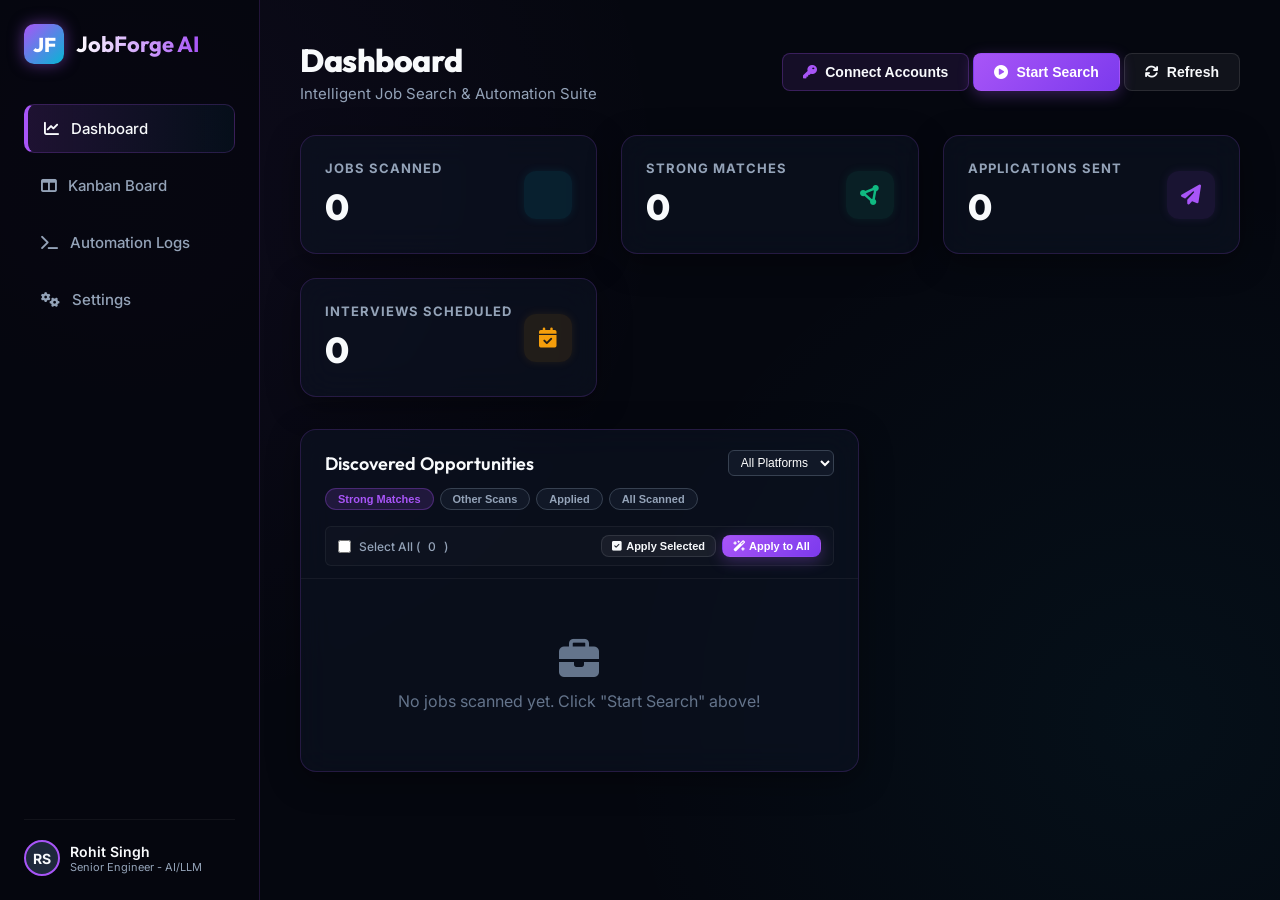
==== cloud_server/templates/index.html @ f6f10113 "Initial commit - JobForge Decoupled Hybrid SaaS Platform with Chrome Extension client and bulk-apply" ====
<!DOCTYPE html>
<html lang="en">
<head>
    <meta charset="UTF-8">
    <meta name="viewport" content="width=device-width, initial-scale=1.0">
    <title>JobForge AI - Premium Job Automation Dashboard</title>
    <link rel="stylesheet" href="/static/css/styles.css">
    <!-- FontAwesome for high-fidelity icons -->
    <link rel="stylesheet" href="https://cdnjs.cloudflare.com/ajax/libs/font-awesome/6.4.0/css/all.min.css">
</head>
<body>
    <div class="app-container">
        <!-- Sidebar Navigation -->
        <aside class="sidebar">
            <div class="brand">
                <div class="brand-icon">JF</div>
                <h1 class="brand-text">JobForge AI</h1>
            </div>
            
            <ul class="nav-menu">
                <li class="nav-item active" onclick="switchTab('dashboard')">
                    <i class="fa-solid fa-chart-line"></i>
                    <span>Dashboard</span>
                </li>
                <li class="nav-item" onclick="switchTab('kanban')">
                    <i class="fa-solid fa-columns"></i>
                    <span>Kanban Board</span>
                </li>
                <li class="nav-item" onclick="switchTab('console')">
                    <i class="fa-solid fa-terminal"></i>
                    <span>Automation Logs</span>
                </li>
                <li class="nav-item" onclick="switchTab('settings')">
                    <i class="fa-solid fa-gears"></i>
                    <span>Settings</span>
                </li>
            </ul>
            
            <div class="sidebar-footer">
                <div class="user-badge">
                    <div class="user-avatar" id="sidebar-user-avatar">RS</div>
                    <div class="user-info">
                        <h4 id="sidebar-user-name">Rohit Singh</h4>
                        <p id="sidebar-user-title">Senior Engineer - AI/LLM</p>
                    </div>
                </div>
            </div>
        </aside>

        <!-- Main Dashboard View -->
        <main class="main-content">
            <!-- Header -->
            <header class="header-container">
                <div class="header-title">
                    <h1 id="page-title">Dashboard</h1>
                    <p id="page-subtitle">Intelligent Job Search & Automation Suite</p>
                </div>
                <div class="header-actions">
                    <button class="btn btn-secondary" onclick="openSessionCapturer()" style="background: rgba(168, 85, 247, 0.1); border-color: rgba(168, 85, 247, 0.25); color: var(--text-main);">
                        <i class="fa-solid fa-key" style="color: var(--primary);"></i> Connect Accounts
                    </button>
                    <button class="btn btn-primary" id="btn-start-crawler" onclick="triggerCrawler()">
                        <i class="fa-solid fa-circle-play"></i>
                        <span>Start Search</span>
                    </button>
                    <button class="btn btn-secondary" onclick="refreshDashboardData()">
                        <i class="fa-solid fa-arrows-rotate"></i>
                        <span>Refresh</span>
                    </button>
                </div>
            </header>

            <!-- TAB 1: DASHBOARD / FEED SPLIT VIEW -->
            <div id="tab-dashboard" class="tab-content active">
                <!-- Stats Row -->
                <div class="stats-grid">
                    <div class="stat-card glass-panel">
                        <div class="stat-info">
                            <h3>Jobs Scanned</h3>
                            <p id="stat-scanned">0</p>
                        </div>
                        <div class="stat-icon scanned">
                            <i class="fa-solid fa-radar"></i>
                        </div>
                    </div>
                    <div class="stat-card glass-panel">
                        <div class="stat-info">
                            <h3>Strong Matches</h3>
                            <p id="stat-matches">0</p>
                        </div>
                        <div class="stat-icon matched">
                            <i class="fa-solid fa-circle-nodes"></i>
                        </div>
                    </div>
                    <div class="stat-card glass-panel">
                        <div class="stat-info">
                            <h3>Applications Sent</h3>
                            <p id="stat-applied">0</p>
                        </div>
                        <div class="stat-icon applied">
                            <i class="fa-solid fa-paper-plane"></i>
                        </div>
                    </div>
                    <div class="stat-card glass-panel">
                        <div class="stat-info">
                            <h3>Interviews Scheduled</h3>
                            <p id="stat-interviews">0</p>
                        </div>
                        <div class="stat-icon interviews">
                            <i class="fa-solid fa-calendar-check"></i>
                        </div>
                    </div>
                </div>

                <!-- Combined feed list and detail panel -->
                <div class="dashboard-grid">
                    <!-- Left: Matches Feed -->
                    <div class="glass-panel">
                        <div class="panel-header" style="flex-direction: column; align-items: stretch; gap: 12px; padding-bottom: 12px;">
                            <div style="display: flex; justify-content: space-between; align-items: center;">
                                <h2>Discovered Opportunities</h2>
                                <select id="filter-platform" style="background: #111827; border: 1px solid #374151; color: white; border-radius: 6px; padding: 4px 8px; font-size: 12px;" onchange="filterJobsList()">
                                    <option value="All">All Platforms</option>
                                    <option value="LinkedIn">LinkedIn</option>
                                    <option value="Naukri">Naukri</option>
                                </select>
                            </div>
                            
                            <!-- Category Segregation Pills -->
                            <div class="category-pills" style="display: flex; gap: 6px; overflow-x: auto; padding-bottom: 4px;">
                                <button class="pill-btn active" onclick="switchCategoryFilter('strong')" style="background: rgba(168, 85, 247, 0.15); color: var(--primary); border: 1px solid rgba(168, 85, 247, 0.3); border-radius: 20px; padding: 4px 12px; font-size: 11px; font-weight: 600; cursor: pointer; white-space: nowrap; transition: all 0.2s;">
                                    Strong Matches
                                </button>
                                <button class="pill-btn" onclick="switchCategoryFilter('fresh')" style="background: #111827; color: var(--text-muted); border: 1px solid #374151; border-radius: 20px; padding: 4px 12px; font-size: 11px; font-weight: 600; cursor: pointer; white-space: nowrap; transition: all 0.2s;">
                                    Other Scans
                                </button>
                                <button class="pill-btn" onclick="switchCategoryFilter('applied')" style="background: #111827; color: var(--text-muted); border: 1px solid #374151; border-radius: 20px; padding: 4px 12px; font-size: 11px; font-weight: 600; cursor: pointer; white-space: nowrap; transition: all 0.2s;">
                                    Applied
                                </button>
                                <button class="pill-btn" onclick="switchCategoryFilter('all')" style="background: #111827; color: var(--text-muted); border: 1px solid #374151; border-radius: 20px; padding: 4px 12px; font-size: 11px; font-weight: 600; cursor: pointer; white-space: nowrap; transition: all 0.2s;">
                                    All Scanned
                                </button>
                            </div>
                            
                            <!-- Bulk Controls -->
                            <div style="display: flex; justify-content: space-between; align-items: center; background: rgba(255,255,255,0.02); padding: 8px 12px; border-radius: 6px; border: 1px solid rgba(255,255,255,0.05); font-size: 12px;">
                                <label style="display: flex; align-items: center; gap: 8px; cursor: pointer; color: var(--text-muted); font-weight: 500;">
                                    <input type="checkbox" id="select-all-jobs" onchange="toggleSelectAllJobs(this)" style="accent-color: var(--primary); cursor: pointer;">
                                    Select All (<span id="selected-jobs-count">0</span>)
                                </label>
                                <div style="display: flex; gap: 6px;">
                                    <button class="btn btn-secondary" onclick="triggerBulkApply()" style="padding: 4px 10px; font-size: 11px; display: flex; align-items: center; gap: 4px; background: rgba(255,255,255,0.05); border-color: rgba(255,255,255,0.1); color: var(--text-main);">
                                        <i class="fa-solid fa-square-check"></i> Apply Selected
                                    </button>
                                    <button class="btn btn-primary" onclick="triggerApplyToAll()" style="padding: 4px 10px; font-size: 11px; display: flex; align-items: center; gap: 4px;">
                                        <i class="fa-solid fa-wand-magic-sparkles"></i> Apply to All
                                    </button>
                                </div>
                            </div>
                        </div>
                        <div class="job-feed-list" id="job-list-container">
                            <div style="text-align: center; color: var(--text-dark); padding: 40px;">
                                <i class="fa-solid fa-briefcase" style="font-size: 40px; margin-bottom: 12px; display: block;"></i>
                                No jobs scanned yet. Click "Start Search" above!
                            </div>
                        </div>
                    </div>

                    <!-- Right: Expanded Compatibility Detail Panel -->
                    <div class="glass-panel" id="detail-panel" style="display: none;">
                        <div class="panel-header" style="border-bottom: none; padding-bottom: 5px;">
                            <h2 id="detail-job-title">Job Title</h2>
                            <div class="match-badge high" id="detail-match-badge">95% Match</div>
                        </div>
                        <div style="padding: 0 24px; color: var(--text-muted); font-size: 14px; font-weight: 500; margin-bottom: 20px;">
                            <span id="detail-company" style="color: white; font-weight: 600;">Company</span> &bull; 
                            <span id="detail-location">Location</span> &bull; 
                            <span id="detail-platform" style="color: var(--secondary);">Platform</span>
                        </div>
                        
                        <div class="detail-content">
                            <!-- Custom Actions -->
                            <div style="display: flex; gap: 12px;">
                                <button class="btn btn-primary" style="flex: 1;" id="btn-apply-now" onclick="triggerAutoApply()">
                                    <i class="fa-solid fa-wand-magic-sparkles"></i>
                                    <span>Auto-Apply Now</span>
                                </button>
                                <button class="btn btn-secondary" id="btn-status-applied" onclick="markJobAsApplied()">
                                    <i class="fa-solid fa-check"></i>
                                    <span>Mark Applied</span>
                                </button>
                                <button class="btn btn-secondary" onclick="archiveJobOpportunity()">
                                    <i class="fa-solid fa-trash-can"></i>
                                </button>
                            </div>

                            <!-- Skills Tag Analysis -->
                            <div>
                                <h3 class="detail-section-title">Resume Compatibility Breakdown</h3>
                                <div style="display: grid; grid-template-columns: 1fr 1fr; gap: 16px;">
                                    <div>
                                        <h4 style="font-size: 12px; color: var(--color-success); margin-bottom: 8px;"><i class="fa-solid fa-circle-check"></i> Matched Skills</h4>
                                        <div class="skills-badge-list" id="detail-matched-skills">
                                            <!-- JS -->
                                        </div>
                                    </div>
                                    <div>
                                        <h4 style="font-size: 12px; color: var(--color-danger); margin-bottom: 8px;"><i class="fa-solid fa-triangle-exclamation"></i> Gaps & Core Requirements</h4>
                                        <div class="skills-badge-list" id="detail-missing-skills">
                                            <!-- JS -->
                                        </div>
                                    </div>
                                </div>
                            </div>

                            <!-- AI Explanation -->
                            <div>
                                <h3 class="detail-section-title">AI Compatibility Rationale</h3>
                                <div class="explanation-box" id="detail-explanation">
                                    Explanation text...
                                </div>
                            </div>

                            <!-- Bespoke Cover Letter -->
                            <div>
                                <div style="display: flex; justify-content: space-between; align-items: center; margin-bottom: 8px;">
                                    <h3 class="detail-section-title" style="margin-bottom: 0;">Bespoke Cover Letter</h3>
                                    <button class="btn btn-secondary" style="padding: 2px 8px; font-size: 11px;" onclick="copyCoverLetterText()">
                                        <i class="fa-solid fa-copy"></i> Copy
                                    </button>
                                </div>
                                <div class="cover-letter-box" id="detail-cover-letter">
                                    Cover letter text...
                                </div>
                            </div>

                            <!-- Full Description -->
                            <div>
                                <h3 class="detail-section-title">Full Job Description</h3>
                                <div style="max-height: 200px; overflow-y: auto; font-size: 13px; line-height: 1.6; color: var(--text-muted); background: rgba(0,0,0,0.1); padding: 12px; border-radius: 8px; white-space: pre-line;" id="detail-description">
                                    Job description...
                                </div>
                            </div>
                        </div>
                    </div>
                </div>
            </div>

            <!-- TAB 2: KANBAN BOARD -->
            <div id="tab-kanban" class="tab-content">
                <div class="kanban-board">
                    <!-- Column 1: Matches -->
                    <div class="kanban-column">
                        <div class="kanban-column-header">
                            <span>Strong Matches</span>
                            <span class="column-count" id="count-Matches">0</span>
                        </div>
                        <div class="kanban-cards" id="col-Matches" ondragover="allowDrop(event)" ondrop="handleDrop(event, 'Matches')"></div>
                    </div>
                    
                    <!-- Column 2: Ready / Tailored -->
                    <div class="kanban-column">
                        <div class="kanban-column-header">
                            <span>Tailored / Drafts</span>
                            <span class="column-count" id="count-Tailored">0</span>
                        </div>
                        <div class="kanban-cards" id="col-Tailored" ondragover="allowDrop(event)" ondrop="handleDrop(event, 'Tailored')"></div>
                    </div>
                    
                    <!-- Column 3: Applied -->
                    <div class="kanban-column">
                        <div class="kanban-column-header">
                            <span>Applied</span>
                            <span class="column-count" id="count-Applied">0</span>
                        </div>
                        <div class="kanban-cards" id="col-Applied" ondragover="allowDrop(event)" ondrop="handleDrop(event, 'Applied')"></div>
                    </div>
                    
                    <!-- Column 4: Interviewing -->
                    <div class="kanban-column">
                        <div class="kanban-column-header">
                            <span>Interviewing</span>
                            <span class="column-count" id="count-Interviewing">0</span>
                        </div>
                        <div class="kanban-cards" id="col-Interviewing" ondragover="allowDrop(event)" ondrop="handleDrop(event, 'Interviewing')"></div>
                    </div>
                    
                    <!-- Column 5: Offer / Closed -->
                    <div class="kanban-column">
                        <div class="kanban-column-header">
                            <span>Offers / Rejected</span>
                            <span class="column-count" id="count-Closed">0</span>
                        </div>
                        <div class="kanban-cards" id="col-Closed" ondragover="allowDrop(event)" ondrop="handleDrop(event, 'Closed')"></div>
                    </div>
                </div>
            </div>

            <!-- TAB 3: LIVE AUTOMATION LOGS -->
            <div id="tab-console" class="tab-content">
                <div class="console-view glass-panel" style="padding: 24px;">
                    <div class="console-controls">
                        <div style="display: flex; gap: 12px; align-items: center;">
                            <span style="font-weight: 600; font-size: 15px;"><i class="fa-solid fa-circle" style="color: var(--primary); font-size: 10px; animation: pulse 1s infinite;"></i> Engine Status:</span>
                            <span id="crawler-status-badge" style="color: var(--text-dark); font-weight: bold; text-transform: uppercase;">Inactive</span>
                        </div>
                        <div style="display: flex; gap: 8px;">
                            <button class="btn btn-secondary" onclick="clearTerminalLogs()">
                                <i class="fa-solid fa-ban"></i> Clear Terminal
                            </button>
                            <button class="btn btn-danger" id="btn-stop-crawler" onclick="stopCrawlerEngine()" style="display: none;">
                                <i class="fa-solid fa-circle-stop"></i> Stop Search
                            </button>
                        </div>
                    </div>
                    <div class="console-screen" id="console-output">
                        <div class="console-line info">[System] JobForge AI Engine Console Initialized. Ready for deployment.</div>
                    </div>
                </div>
            </div>

            <!-- TAB 4: SYSTEM SETTINGS -->
            <div id="tab-settings" class="tab-content">
                <div class="settings-grid">
                    <!-- Profile Switcher Card -->
                    <div class="glass-panel settings-card" style="grid-column: span 2; margin-bottom: 24px;">
                        <div style="margin-bottom: 24px; border-bottom: 1px solid rgba(255,255,255,0.05); padding-bottom: 12px; display: flex; justify-content: space-between; align-items: center;">
                            <div>
                                <h2 style="font-family: var(--font-display); font-size: 20px;"><i class="fa-solid fa-address-card" style="color: var(--primary); margin-right: 8px;"></i> Active Candidate Profile</h2>
                                <p style="font-size: 13px; color: var(--text-muted); margin-top: 4px;">Select the active professional identity for crawler searches and AI match scoring.</p>
                            </div>
                            <div>
                                <select id="settings-active-profile" style="background: #111827; border: 1px solid #374151; color: white; border-radius: 8px; padding: 8px 16px; font-size: 14px; font-weight: 600;" onchange="switchActiveProfileBackend()">
                                    <!-- Populated dynamically -->
                                </select>
                            </div>
                        </div>
                        
                        <!-- Quick Profile Details -->
                        <div style="display: grid; grid-template-columns: 80px 1fr; gap: 20px; align-items: center;">
                            <div class="user-avatar" id="settings-profile-avatar" style="width: 72px; height: 72px; font-size: 24px; border-radius: 50%; background: var(--bg-deep); border: 2px solid var(--primary); display: flex; align-items: center; justify-content: center; font-family: var(--font-display); font-weight: 800; text-transform: uppercase;">
                                RS
                            </div>
                            <div>
                                <h3 id="settings-profile-name" style="font-size: 18px; font-family: var(--font-display); font-weight: 700;">Rohit Singh</h3>
                                <p id="settings-profile-title" style="color: var(--secondary); font-size: 14px; font-weight: 500; margin-top: 2px;">Senior Software Engineer - AI/LLM</p>
                                <p id="settings-profile-summary" style="color: var(--text-muted); font-size: 12.5px; line-height: 1.5; margin-top: 8px; max-width: 800px;">Resume summary...</p>
                            </div>
                        </div>
                    </div>
                    
                    <!-- Left Settings Card -->
                    <div class="glass-panel settings-card">
                        <div style="margin-bottom: 24px; border-bottom: 1px solid rgba(255,255,255,0.05); padding-bottom: 12px;">
                            <h2 style="font-family: var(--font-display); font-size: 20px;"><i class="fa-solid fa-key" style="color: var(--primary); margin-right: 8px;"></i> AI Matching & API Keys</h2>
                            <p style="font-size: 13px; color: var(--text-muted); margin-top: 4px;">Configure the LLMs powering job compatibility and resume scoring.</p>
                        </div>
                        
                        <div class="form-group checkbox-group">
                            <input type="checkbox" id="settings-use-gemini" onchange="toggleApiKeysFields()">
                            <label for="settings-use-gemini" style="margin-bottom: 0; text-transform: none; font-weight: 500; font-size: 14px; cursor: pointer;">Use Google Gemini API (Free via Google AI Studio)</label>
                        </div>
                        
                        <div class="form-group" id="group-gemini-key">
                            <label for="settings-gemini-key">Gemini API Key (Primary)</label>
                            <input type="text" id="settings-gemini-key" placeholder="AIzaSy..." style="margin-bottom: 12px;">
                            
                            <label for="settings-gemini-key-fallback">Gemini API Key 1 (Fallback)</label>
                            <input type="text" id="settings-gemini-key-fallback" placeholder="AIzaSy... (Used if primary is exhausted)">
                        </div>
                        
                        <div class="form-group" id="group-openai-key" style="display: none;">
                            <label for="settings-openai-key">OpenAI API Key</label>
                            <input type="text" id="settings-openai-key" placeholder="sk-...">
                        </div>
                        
                        <div style="margin-top: 30px; border-top: 1px solid rgba(255,255,255,0.05); padding-top: 20px;">
                            <h2 style="font-family: var(--font-display); font-size: 20px;"><i class="fa-solid fa-robot" style="color: var(--secondary); margin-right: 8px;"></i> Automation Mode</h2>
                            <p style="font-size: 13px; color: var(--text-muted); margin-top: 4px;">Select browser execution parameters.</p>
                        </div>
                        
                        <div class="form-group checkbox-group" style="margin-top: 16px;">
                            <input type="checkbox" id="settings-review-mode">
                            <label for="settings-review-mode" style="margin-bottom: 0; text-transform: none; font-weight: 500; font-size: 14px; cursor: pointer;">Enable Review Mode (Recommended - Browser pauses for you to click final apply)</label>
                        </div>

                        <div class="form-group">
                            <label for="settings-threshold">Auto-Apply Match Threshold (<span id="threshold-val">85</span>%)</label>
                            <input type="range" id="settings-threshold" min="60" max="95" step="5" value="85" style="width: 100%; accent-color: var(--primary);" oninput="document.getElementById('threshold-val').innerText = this.value">
                        </div>
                        
                        <div style="margin-top: 24px; border-top: 1px solid rgba(255,255,255,0.05); padding-top: 20px;">
                            <h2 style="font-family: var(--font-display); font-size: 18px;"><i class="fa-solid fa-key" style="color: var(--primary); margin-right: 8px;"></i> Account Login Sessions</h2>
                            <p style="font-size: 12px; color: var(--text-muted); margin-top: 4px; margin-bottom: 16px; line-height: 1.4;">Securely log in to LinkedIn & Naukri using a dedicated Chrome window. Authentication states are permanently saved in your private app folder.</p>
                            <button class="btn btn-primary" onclick="openSessionCapturer()" style="width: 100%;">
                                <i class="fa-solid fa-arrow-up-right-from-square"></i> Open Session Login Capturer
                            </button>
                        </div>
                    </div>

                    <!-- Right Settings Card -->
                    <div class="glass-panel settings-card">
                        <div style="margin-bottom: 24px; border-bottom: 1px solid rgba(255,255,255,0.05); padding-bottom: 12px;">
                            <h2 style="font-family: var(--font-display); font-size: 20px;"><i class="fa-solid fa-magnifying-glass" style="color: var(--secondary); margin-right: 8px;"></i> Search Criteria</h2>
                            <p style="font-size: 13px; color: var(--text-muted); margin-top: 4px;">Refine keywords and locations for crawlers.</p>
                        </div>
                        
                        <div class="form-group">
                            <label>Search Queries (Keywords)</label>
                            <div style="display: flex; gap: 8px;">
                                <input type="text" id="input-new-query" placeholder="e.g. LLM Architect" style="flex: 1;">
                                <button class="btn btn-secondary" onclick="addSearchKeyword('query')">Add</button>
                            </div>
                            <div class="badge-row" id="container-search-queries">
                                <!-- Dynamic tags -->
                            </div>
                        </div>

                        <div class="form-group" style="margin-top: 24px;">
                            <label>Target Locations</label>
                            <div style="display: flex; gap: 8px;">
                                <input type="text" id="input-new-loc" placeholder="e.g. Remote" style="flex: 1;">
                                <button class="btn btn-secondary" onclick="addSearchKeyword('location')">Add</button>
                            </div>
                            <div class="badge-row" id="container-locations">
                                <!-- Dynamic tags -->
                            </div>
                        </div>

                        <div class="form-group" style="margin-top: 24px;">
                            <label for="settings-chrome-path">Google Chrome Profile Folder Path</label>
                            <input type="text" id="settings-chrome-path" placeholder="C:\Users\...\User Data">
                            <span style="font-size: 11px; color: var(--text-dark); margin-top: 4px; display: block;">If Google Chrome is open, the system will execute search in a secure private fallback window.</span>
                        </div>

                        <div style="text-align: right; margin-top: 30px;">
                            <button class="btn btn-primary" onclick="saveSettingsToBackend()">
                                <i class="fa-solid fa-floppy-disk"></i> Save Settings
                            </button>
                        </div>
                    </div>
                </div>
            </div>
        </main>
    </div>

    <!-- Script connection -->
    <script src="/static/js/app.js"></script>
</body>
</html>
---- static/css/styles.css ----
@import url('https://fonts.googleapis.com/css2?family=Fira+Code:wght@400;500&family=Inter:wght@300;400;500;600;700&family=Outfit:wght@400;500;600;700;800&display=swap');

:root {
    --bg-void: #05070f;
    --bg-deep: #090d1a;
    --bg-card: rgba(13, 20, 38, 0.55);
    --bg-card-hover: rgba(22, 32, 59, 0.7);
    --border-glow: rgba(168, 85, 247, 0.18);
    --border-glow-hover: rgba(168, 85, 247, 0.4);
    
    --primary: #a855f7;
    --primary-glow: rgba(168, 85, 247, 0.5);
    --secondary: #06b6d4;
    --secondary-glow: rgba(6, 182, 212, 0.5);
    
    --text-main: #f8fafc;
    --text-muted: #94a3b8;
    --text-dark: #64748b;
    
    --color-success: #10b981;
    --color-warning: #f59e0b;
    --color-danger: #ef4444;
    --color-info: #06b6d4;
    
    --glow-success: rgba(16, 185, 129, 0.2);
    --glow-warning: rgba(245, 158, 11, 0.2);
    --glow-danger: rgba(239, 68, 68, 0.2);
    
    --font-display: 'Outfit', sans-serif;
    --font-sans: 'Inter', sans-serif;
    --font-mono: 'Fira Code', monospace;
    
    --transition-smooth: all 0.3s cubic-bezier(0.4, 0, 0.2, 1);
}

* {
    margin: 0;
    padding: 0;
    box-sizing: border-box;
}

body {
    background-color: var(--bg-void);
    color: var(--text-main);
    font-family: var(--font-sans);
    min-height: 100vh;
    overflow-x: hidden;
    background-image: 
        radial-gradient(circle at 10% 20%, rgba(168, 85, 247, 0.05) 0%, transparent 40%),
        radial-gradient(circle at 90% 80%, rgba(6, 182, 212, 0.05) 0%, transparent 40%);
    background-attachment: fixed;
}

/* Glassmorphism utility */
.glass-panel {
    background: var(--bg-card);
    backdrop-filter: blur(16px);
    -webkit-backdrop-filter: blur(16px);
    border: 1px solid var(--border-glow);
    border-radius: 16px;
    box-shadow: 0 8px 32px 0 rgba(0, 0, 0, 0.37);
    transition: var(--transition-smooth);
}

.glass-panel:hover {
    border-color: var(--border-glow-hover);
    box-shadow: 0 8px 32px 0 rgba(168, 85, 247, 0.08);
}

/* Scrollbars */
::-webkit-scrollbar {
    width: 8px;
    height: 8px;
}
::-webkit-scrollbar-track {
    background: var(--bg-void);
}
::-webkit-scrollbar-thumb {
    background: rgba(168, 85, 247, 0.2);
    border-radius: 4px;
}
::-webkit-scrollbar-thumb:hover {
    background: rgba(168, 85, 247, 0.5);
}

/* Main Layout */
.app-container {
    display: grid;
    grid-template-columns: 260px 1fr;
    min-height: 100vh;
}

/* Sidebar */
.sidebar {
    background: rgba(5, 7, 15, 0.85);
    border-right: 1px solid var(--border-glow);
    padding: 24px;
    display: flex;
    flex-direction: column;
    height: 100vh;
    position: sticky;
    top: 0;
}

.brand {
    display: flex;
    align-items: center;
    gap: 12px;
    margin-bottom: 40px;
}

.brand-icon {
    width: 40px;
    height: 40px;
    border-radius: 10px;
    background: linear-gradient(135deg, var(--primary), var(--secondary));
    display: flex;
    align-items: center;
    justify-content: center;
    font-weight: 800;
    font-size: 20px;
    font-family: var(--font-display);
    color: white;
    box-shadow: 0 0 15px var(--primary-glow);
}

.brand-text {
    font-family: var(--font-display);
    font-weight: 700;
    font-size: 22px;
    background: linear-gradient(to right, #fff, #a855f7);
    -webkit-background-clip: text;
    -webkit-text-fill-color: transparent;
}

.nav-menu {
    list-style: none;
    display: flex;
    flex-direction: column;
    gap: 8px;
}

.nav-item {
    display: flex;
    align-items: center;
    gap: 12px;
    padding: 14px 16px;
    border-radius: 10px;
    color: var(--text-muted);
    font-size: 15px;
    font-weight: 500;
    cursor: pointer;
    transition: var(--transition-smooth);
    border: 1px solid transparent;
}

.nav-item:hover, .nav-item.active {
    color: var(--text-main);
    background: rgba(168, 85, 247, 0.1);
    border-color: rgba(168, 85, 247, 0.2);
}

.nav-item.active {
    background: linear-gradient(90deg, rgba(168, 85, 247, 0.15) 0%, rgba(6, 182, 212, 0.05) 100%);
    border-left: 4px solid var(--primary);
}

.sidebar-footer {
    margin-top: auto;
    padding-top: 20px;
    border-top: 1px solid rgba(255,255,255,0.05);
}

.user-badge {
    display: flex;
    align-items: center;
    gap: 10px;
}

.user-avatar {
    width: 36px;
    height: 36px;
    border-radius: 50%;
    background: #1e293b;
    border: 2px solid var(--primary);
    display: flex;
    align-items: center;
    justify-content: center;
    font-weight: 700;
    font-size: 14px;
}

.user-info h4 {
    font-size: 14px;
    font-weight: 600;
}

.user-info p {
    font-size: 11px;
    color: var(--text-muted);
}

/* Main Content Area */
.main-content {
    padding: 40px;
    height: 100vh;
    overflow-y: auto;
}

.header-container {
    display: flex;
    justify-content: space-between;
    align-items: center;
    margin-bottom: 32px;
}

.header-title h1 {
    font-family: var(--font-display);
    font-size: 32px;
    font-weight: 800;
    letter-spacing: -0.5px;
}

.header-title p {
    color: var(--text-muted);
    font-size: 15px;
    margin-top: 4px;
}

/* Tab Views */
.tab-content {
    display: none;
}

.tab-content.active {
    display: block;
    animation: fadeIn 0.4s ease-out;
}

@keyframes fadeIn {
    from { opacity: 0; transform: translateY(8px); }
    to { opacity: 1; transform: translateY(0); }
}

/* Dashboard Widgets */
.stats-grid {
    display: grid;
    grid-template-columns: repeat(auto-fit, minmax(220px, 1fr));
    gap: 24px;
    margin-bottom: 32px;
}

.stat-card {
    padding: 24px;
    display: flex;
    align-items: center;
    justify-content: space-between;
}

.stat-info h3 {
    font-size: 13px;
    text-transform: uppercase;
    letter-spacing: 1px;
    color: var(--text-muted);
    margin-bottom: 8px;
}

.stat-info p {
    font-family: var(--font-display);
    font-size: 36px;
    font-weight: 800;
}

.stat-icon {
    width: 48px;
    height: 48px;
    border-radius: 12px;
    display: flex;
    align-items: center;
    justify-content: center;
    font-size: 20px;
}

.stat-icon.scanned { background: rgba(6, 182, 212, 0.1); color: var(--secondary); box-shadow: 0 0 10px rgba(6,182,212,0.1); }
.stat-icon.matched { background: rgba(16, 185, 129, 0.1); color: var(--color-success); box-shadow: 0 0 10px rgba(16,185,129,0.1); }
.stat-icon.applied { background: rgba(168, 85, 247, 0.1); color: var(--primary); box-shadow: 0 0 10px rgba(168,85,247,0.1); }
.stat-icon.interviews { background: rgba(245, 158, 11, 0.1); color: var(--color-warning); box-shadow: 0 0 10px rgba(245,158,11,0.1); }

/* Dashboard Columns */
.dashboard-grid {
    display: grid;
    grid-template-columns: 1.6fr 1fr;
    gap: 32px;
}

.panel-header {
    display: flex;
    justify-content: space-between;
    align-items: center;
    padding: 20px 24px;
    border-bottom: 1px solid rgba(255, 255, 255, 0.05);
}

.panel-header h2 {
    font-family: var(--font-display);
    font-size: 18px;
    font-weight: 600;
}

/* Matches Feed */
.job-feed-list {
    max-height: 600px;
    overflow-y: auto;
    padding: 20px;
    display: flex;
    flex-direction: column;
    gap: 16px;
}

.job-card {
    padding: 20px;
    cursor: pointer;
    border: 1px solid rgba(255, 255, 255, 0.05);
    background: rgba(255, 255, 255, 0.02);
    border-radius: 12px;
    transition: var(--transition-smooth);
}

.job-card:hover {
    transform: translateY(-2px);
    background: rgba(255, 255, 255, 0.04);
    border-color: rgba(168, 85, 247, 0.25);
}

.job-card.active {
    background: rgba(168, 85, 247, 0.05);
    border-color: var(--primary);
    box-shadow: 0 0 15px rgba(168, 85, 247, 0.08);
}

.job-card-header {
    display: flex;
    justify-content: space-between;
    align-items: flex-start;
    margin-bottom: 8px;
}

.job-meta h3 {
    font-size: 16px;
    font-weight: 600;
    margin-bottom: 4px;
}

.job-meta p {
    font-size: 13px;
    color: var(--text-muted);
}

.match-badge {
    padding: 6px 12px;
    border-radius: 20px;
    font-weight: 700;
    font-size: 12px;
    font-family: var(--font-mono);
}

.match-badge.high { background: rgba(16, 185, 129, 0.15); color: var(--color-success); border: 1px solid rgba(16, 185, 129, 0.3); }
.match-badge.med { background: rgba(245, 158, 11, 0.15); color: var(--color-warning); border: 1px solid rgba(245, 158, 11, 0.3); }
.match-badge.low { background: rgba(239, 68, 68, 0.15); color: var(--color-danger); border: 1px solid rgba(239, 68, 68, 0.3); }

.job-card-details {
    display: flex;
    gap: 16px;
    font-size: 12px;
    color: var(--text-dark);
}

.job-card-details span {
    display: flex;
    align-items: center;
    gap: 4px;
}

/* Detail Panel */
.detail-content {
    padding: 24px;
    display: flex;
    flex-direction: column;
    gap: 20px;
}

.detail-section-title {
    font-size: 12px;
    text-transform: uppercase;
    letter-spacing: 1px;
    color: var(--text-muted);
    font-weight: 600;
    margin-bottom: 8px;
}

.skills-badge-list {
    display: flex;
    flex-wrap: wrap;
    gap: 8px;
}

.skill-tag {
    padding: 4px 10px;
    border-radius: 6px;
    font-size: 11px;
    font-weight: 500;
}

.skill-tag.matched { background: rgba(16, 185, 129, 0.1); color: var(--color-success); border: 1px solid rgba(16, 185, 129, 0.2); }
.skill-tag.missing { background: rgba(239, 68, 68, 0.1); color: var(--color-danger); border: 1px solid rgba(239, 68, 68, 0.2); }

.explanation-box {
    background: rgba(255, 255, 255, 0.02);
    border-radius: 8px;
    padding: 16px;
    font-size: 13.5px;
    line-height: 1.6;
    border-left: 3px solid var(--primary);
}

.cover-letter-box {
    background: rgba(0, 0, 0, 0.2);
    font-family: var(--font-mono);
    font-size: 12px;
    line-height: 1.5;
    padding: 16px;
    border-radius: 8px;
    border: 1px solid rgba(255, 255, 255, 0.05);
    white-space: pre-wrap;
    max-height: 250px;
    overflow-y: auto;
}

/* Buttons */
.btn {
    padding: 10px 20px;
    border-radius: 8px;
    font-size: 14px;
    font-weight: 600;
    cursor: pointer;
    border: 1px solid transparent;
    transition: var(--transition-smooth);
    display: inline-flex;
    align-items: center;
    justify-content: center;
    gap: 8px;
}

.btn-primary {
    background: linear-gradient(135deg, var(--primary), #7c3aed);
    color: white;
    box-shadow: 0 4px 15px rgba(168, 85, 247, 0.3);
}

.btn-primary:hover {
    transform: translateY(-1px);
    box-shadow: 0 4px 20px rgba(168, 85, 247, 0.5);
}

.btn-secondary {
    background: rgba(255, 255, 255, 0.05);
    color: var(--text-main);
    border-color: rgba(255, 255, 255, 0.1);
}

.btn-secondary:hover {
    background: rgba(255, 255, 255, 0.1);
}

.btn-danger {
    background: var(--color-danger);
    color: white;
}

.btn-danger:hover {
    background: #dc2626;
}

/* Kanban Board */
.kanban-board {
    display: grid;
    grid-template-columns: repeat(5, minmax(220px, 1fr));
    gap: 20px;
    height: calc(100vh - 200px);
    overflow-x: auto;
    padding-bottom: 20px;
}

.kanban-column {
    background: rgba(9, 13, 26, 0.4);
    border: 1px solid rgba(255, 255, 255, 0.03);
    border-radius: 12px;
    display: flex;
    flex-direction: column;
    max-height: 100%;
}

.kanban-column-header {
    padding: 16px;
    font-family: var(--font-display);
    font-weight: 600;
    font-size: 15px;
    border-bottom: 1px solid rgba(255, 255, 255, 0.05);
    display: flex;
    justify-content: space-between;
    align-items: center;
}

.column-count {
    background: rgba(255, 255, 255, 0.08);
    padding: 2px 8px;
    border-radius: 10px;
    font-size: 11px;
}

.kanban-cards {
    padding: 12px;
    display: flex;
    flex-direction: column;
    gap: 12px;
    overflow-y: auto;
    flex-grow: 1;
    min-height: 200px;
}

.kanban-card {
    background: rgba(13, 20, 38, 0.8);
    border: 1px solid rgba(255, 255, 255, 0.05);
    border-radius: 10px;
    padding: 16px;
    cursor: grab;
    transition: var(--transition-smooth);
}

.kanban-card:hover {
    border-color: rgba(168, 85, 247, 0.3);
    transform: translateY(-2px);
}

.kanban-card h5 {
    font-size: 14px;
    font-weight: 600;
    margin-bottom: 4px;
}

.kanban-card p {
    font-size: 12px;
    color: var(--text-muted);
    margin-bottom: 12px;
}

.kanban-card-footer {
    display: flex;
    justify-content: space-between;
    align-items: center;
    font-size: 11px;
    color: var(--text-dark);
}

/* Console Logger Terminal */
.console-view {
    display: flex;
    flex-direction: column;
    gap: 20px;
}

.console-controls {
    display: flex;
    justify-content: space-between;
    align-items: center;
}

.console-screen {
    background: #020308;
    border: 1px solid #1f1b3d;
    border-radius: 12px;
    font-family: var(--font-mono);
    font-size: 13px;
    padding: 20px;
    height: 480px;
    overflow-y: auto;
    display: flex;
    flex-direction: column;
    gap: 8px;
    box-shadow: inset 0 0 20px rgba(0,0,0,0.8);
}

.console-line {
    line-height: 1.5;
    animation: textScan 0.1s ease-out;
}

@keyframes textScan {
    from { opacity: 0; transform: translateX(-4px); }
    to { opacity: 1; transform: translateX(0); }
}

.console-line.info { color: #22d3ee; }
.console-line.warning { color: #f59e0b; }
.console-line.error { color: #f87171; font-weight: bold; }
.console-line.important { color: #d8b4fe; border-left: 2px solid var(--primary); padding-left: 6px; }

.terminal-prompt {
    display: flex;
    align-items: center;
    gap: 8px;
    color: #a855f7;
    margin-top: 10px;
}

.terminal-cursor {
    width: 8px;
    height: 15px;
    background: #a855f7;
    animation: pulse 1s infinite;
}

@keyframes pulse {
    0%, 100% { opacity: 1; }
    50% { opacity: 0; }
}

/* Settings View */
.settings-grid {
    display: grid;
    grid-template-columns: 1fr 1fr;
    gap: 32px;
}

.settings-card {
    padding: 30px;
}

.form-group {
    margin-bottom: 20px;
}

.form-group label {
    display: block;
    font-size: 13px;
    font-weight: 600;
    text-transform: uppercase;
    letter-spacing: 0.5px;
    color: var(--text-muted);
    margin-bottom: 8px;
}

.form-group input[type='text'], 
.form-group input[type='number'], 
.form-group select, 
.form-group textarea {
    width: 100%;
    background: rgba(255, 255, 255, 0.03);
    border: 1px solid rgba(255, 255, 255, 0.08);
    border-radius: 8px;
    padding: 12px;
    color: white;
    font-family: inherit;
    font-size: 14px;
    transition: var(--transition-smooth);
}

.form-group input:focus, 
.form-group select:focus, 
.form-group textarea:focus {
    outline: none;
    border-color: var(--primary);
    background: rgba(255, 255, 255, 0.05);
    box-shadow: 0 0 10px rgba(168, 85, 247, 0.15);
}

.form-group.checkbox-group {
    display: flex;
    align-items: center;
    gap: 12px;
    cursor: pointer;
}

.form-group.checkbox-group input {
    width: 18px;
    height: 18px;
    accent-color: var(--primary);
}

.badge-row {
    display: flex;
    flex-wrap: wrap;
    gap: 8px;
    margin-top: 10px;
}

.badge-item {
    background: rgba(168, 85, 247, 0.12);
    border: 1px solid rgba(168, 85, 247, 0.25);
    border-radius: 20px;
    padding: 4px 12px;
    font-size: 12px;
    display: flex;
    align-items: center;
    gap: 8px;
}

.badge-remove {
    cursor: pointer;
    font-weight: bold;
    color: var(--color-danger);
}

.loader {
    width: 20px;
    height: 20px;
    border: 2.5px solid rgba(255,255,255,0.1);
    border-top: 2.5px solid white;
    border-radius: 50%;
    animation: spin 1s linear infinite;
}

@keyframes spin {
    0% { transform: rotate(0deg); }
    100% { transform: rotate(360deg); }
}
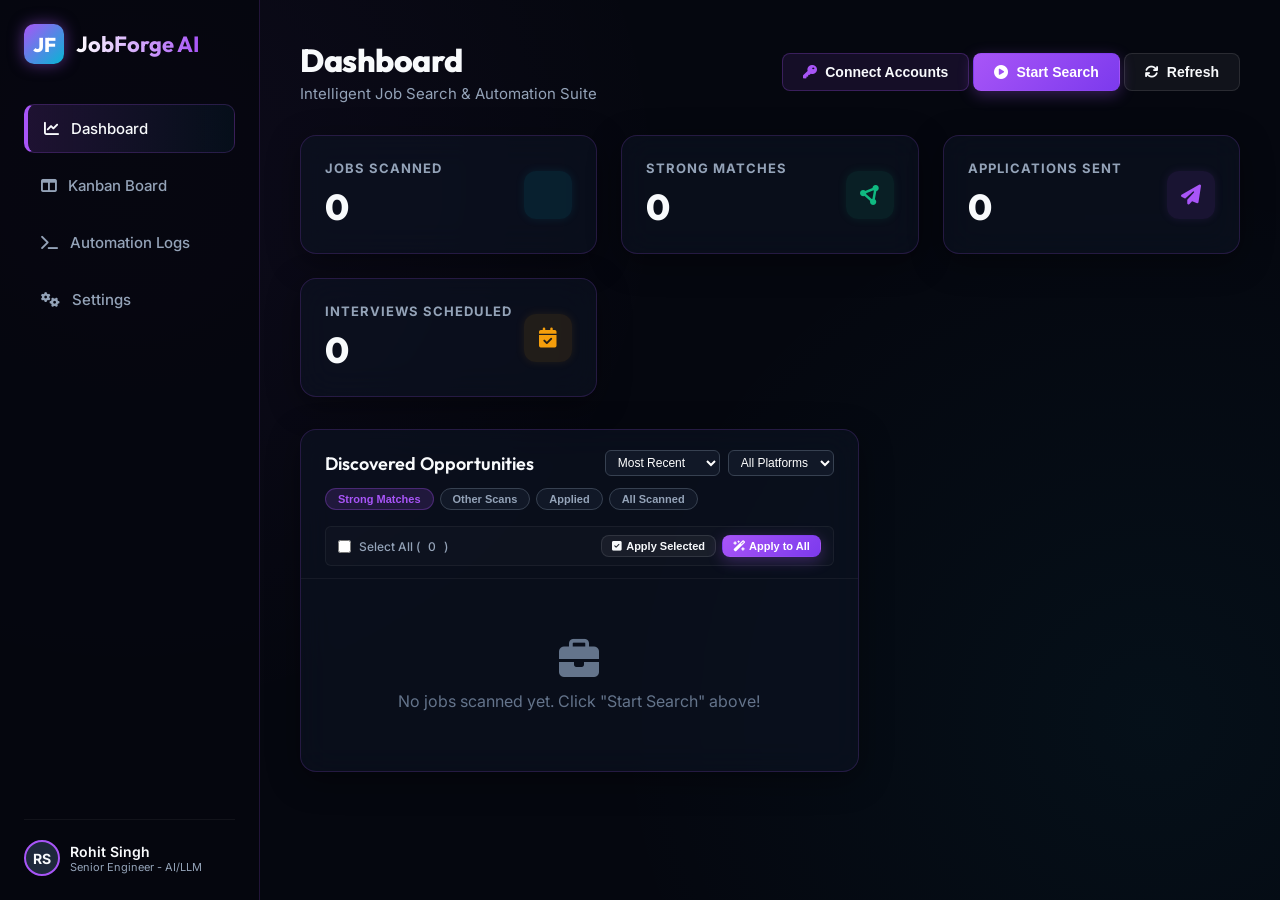
==== commit c888e909: "Enhancement: Add Most Recent / Highest Match sorting to job feed list" ====
--- a/cloud_server/templates/index.html
+++ b/cloud_server/templates/index.html
@@ -119,11 +119,17 @@
                         <div class="panel-header" style="flex-direction: column; align-items: stretch; gap: 12px; padding-bottom: 12px;">
                             <div style="display: flex; justify-content: space-between; align-items: center;">
                                 <h2>Discovered Opportunities</h2>
-                                <select id="filter-platform" style="background: #111827; border: 1px solid #374151; color: white; border-radius: 6px; padding: 4px 8px; font-size: 12px;" onchange="filterJobsList()">
-                                    <option value="All">All Platforms</option>
-                                    <option value="LinkedIn">LinkedIn</option>
-                                    <option value="Naukri">Naukri</option>
-                                </select>
+                                <div style="display: flex; gap: 8px;">
+                                    <select id="sort-jobs" style="background: #111827; border: 1px solid #374151; color: white; border-radius: 6px; padding: 4px 8px; font-size: 12px;" onchange="renderJobsList()">
+                                        <option value="recent">Most Recent</option>
+                                        <option value="score">Highest Match</option>
+                                    </select>
+                                    <select id="filter-platform" style="background: #111827; border: 1px solid #374151; color: white; border-radius: 6px; padding: 4px 8px; font-size: 12px;" onchange="filterJobsList()">
+                                        <option value="All">All Platforms</option>
+                                        <option value="LinkedIn">LinkedIn</option>
+                                        <option value="Naukri">Naukri</option>
+                                    </select>
+                                </div>
                             </div>
                             
                             <!-- Category Segregation Pills -->
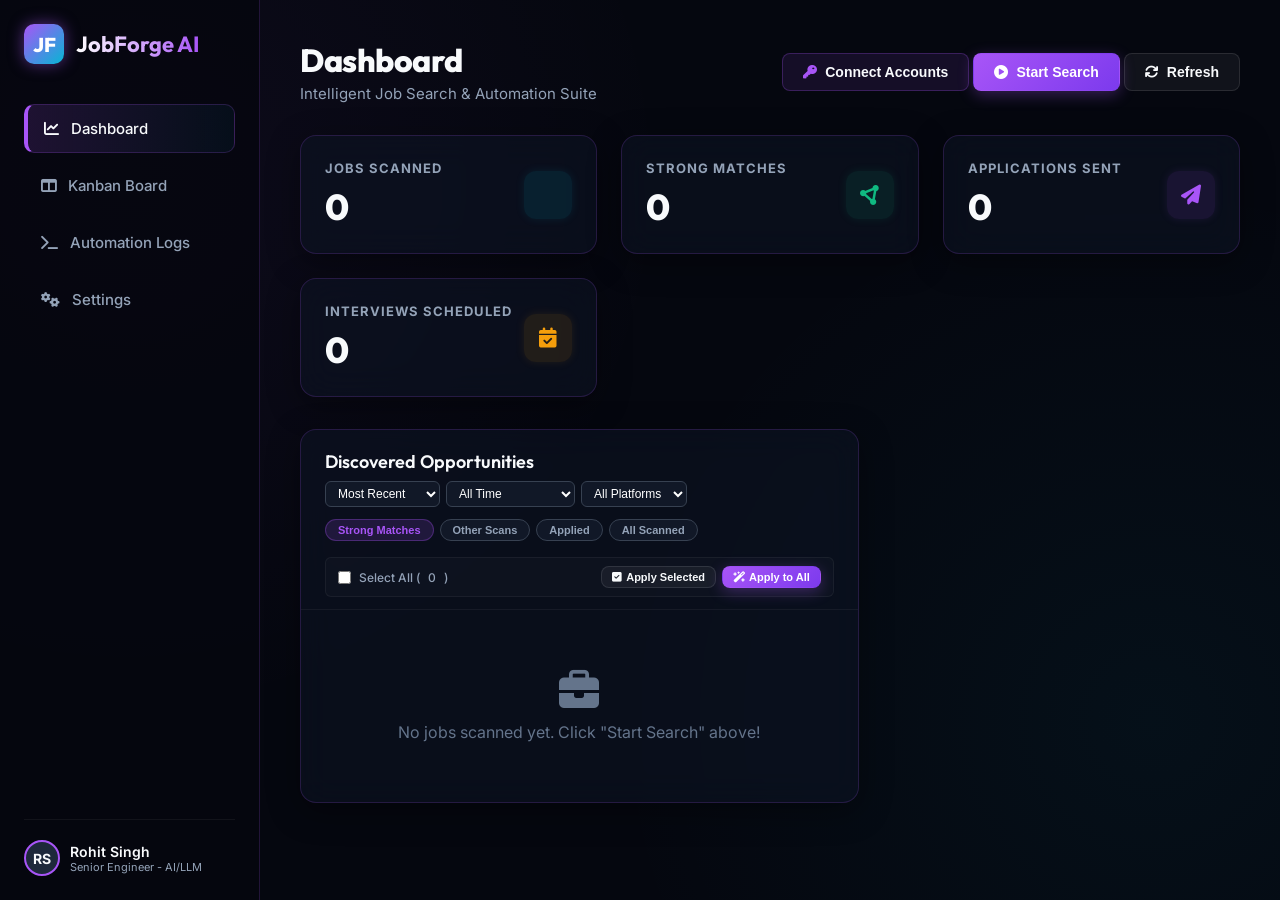
==== commit d7aafa54: "Enhancement: Add dynamic Date Filter (Today, Yesterday, Last 7 Days, and Custom Range selector) to o" ====
--- a/cloud_server/templates/index.html
+++ b/cloud_server/templates/index.html
@@ -117,12 +117,19 @@
                     <!-- Left: Matches Feed -->
                     <div class="glass-panel">
                         <div class="panel-header" style="flex-direction: column; align-items: stretch; gap: 12px; padding-bottom: 12px;">
-                            <div style="display: flex; justify-content: space-between; align-items: center;">
+                            <div style="display: flex; justify-content: space-between; align-items: center; flex-wrap: wrap; gap: 8px;">
                                 <h2>Discovered Opportunities</h2>
-                                <div style="display: flex; gap: 8px;">
+                                <div style="display: flex; gap: 6px; flex-wrap: wrap;">
                                     <select id="sort-jobs" style="background: #111827; border: 1px solid #374151; color: white; border-radius: 6px; padding: 4px 8px; font-size: 12px;" onchange="renderJobsList()">
                                         <option value="recent">Most Recent</option>
                                         <option value="score">Highest Match</option>
+                                    </select>
+                                    <select id="filter-date" style="background: #111827; border: 1px solid #374151; color: white; border-radius: 6px; padding: 4px 8px; font-size: 12px;" onchange="handleDateFilterChange()">
+                                        <option value="all">All Time</option>
+                                        <option value="today">Today</option>
+                                        <option value="yesterday">Yesterday</option>
+                                        <option value="week">Last 7 Days</option>
+                                        <option value="custom">Custom Range...</option>
                                     </select>
                                     <select id="filter-platform" style="background: #111827; border: 1px solid #374151; color: white; border-radius: 6px; padding: 4px 8px; font-size: 12px;" onchange="filterJobsList()">
                                         <option value="All">All Platforms</option>
@@ -130,6 +137,15 @@
                                         <option value="Naukri">Naukri</option>
                                     </select>
                                 </div>
+                            </div>
+                            
+                            <!-- Custom Date Range Inputs Panel (hidden by default) -->
+                            <div id="custom-date-panel" style="display: none; justify-content: flex-end; align-items: center; gap: 8px; margin-top: 4px; padding: 6px 12px; background: rgba(255,255,255,0.02); border-radius: 6px; border: 1px solid rgba(255,255,255,0.05); font-size: 12px; width: 100%;">
+                                <span style="color: var(--text-muted); font-size: 11px;">Range:</span>
+                                <input type="date" id="custom-date-start" onchange="renderJobsList()" style="background: #111827; border: 1px solid #374151; color: white; border-radius: 4px; padding: 2px 6px; font-size: 11px;">
+                                <span style="color: var(--text-muted); font-size: 11px;">to</span>
+                                <input type="date" id="custom-date-end" onchange="renderJobsList()" style="background: #111827; border: 1px solid #374151; color: white; border-radius: 4px; padding: 2px 6px; font-size: 11px;">
+                                <button class="btn btn-secondary" onclick="resetCustomDateRange()" style="padding: 2px 6px; font-size: 10px; background: rgba(255,255,255,0.05); border-color: rgba(255,255,255,0.1); color: var(--text-main);">Reset</button>
                             </div>
                             
                             <!-- Category Segregation Pills -->
